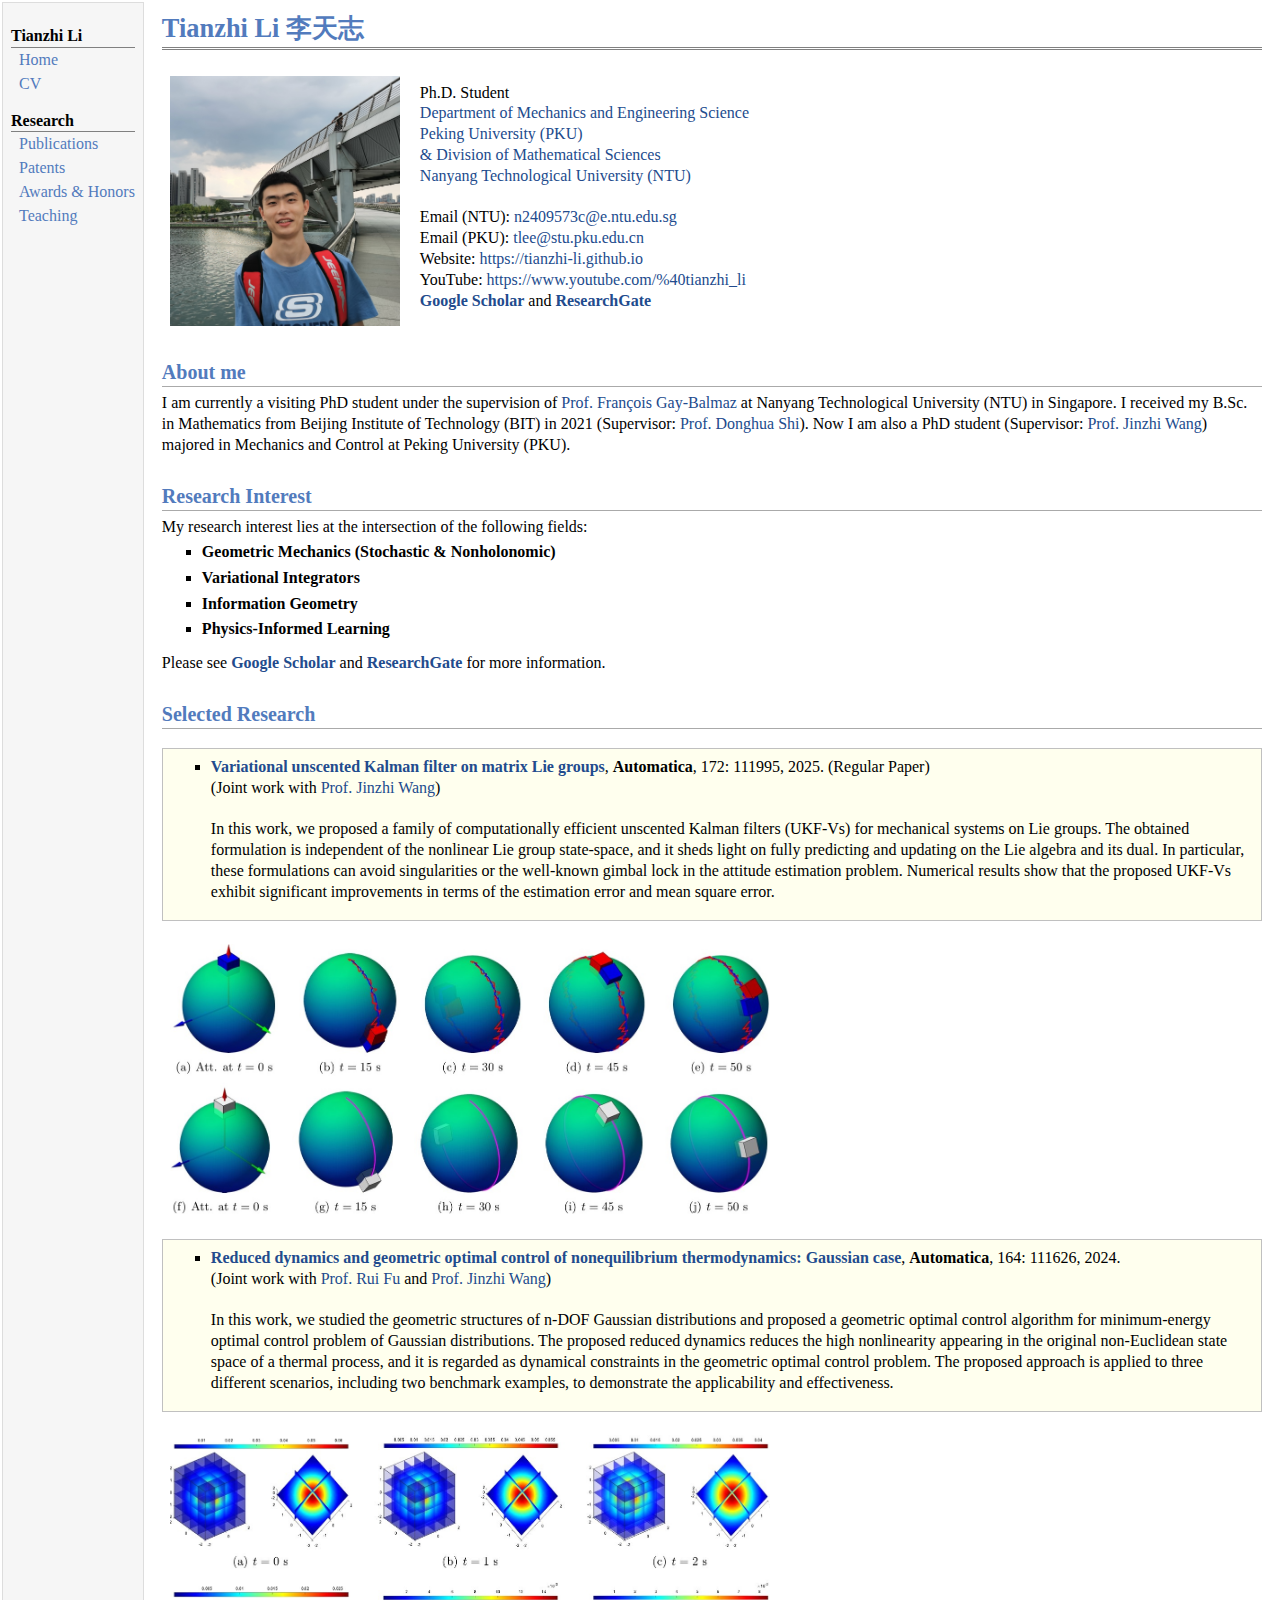
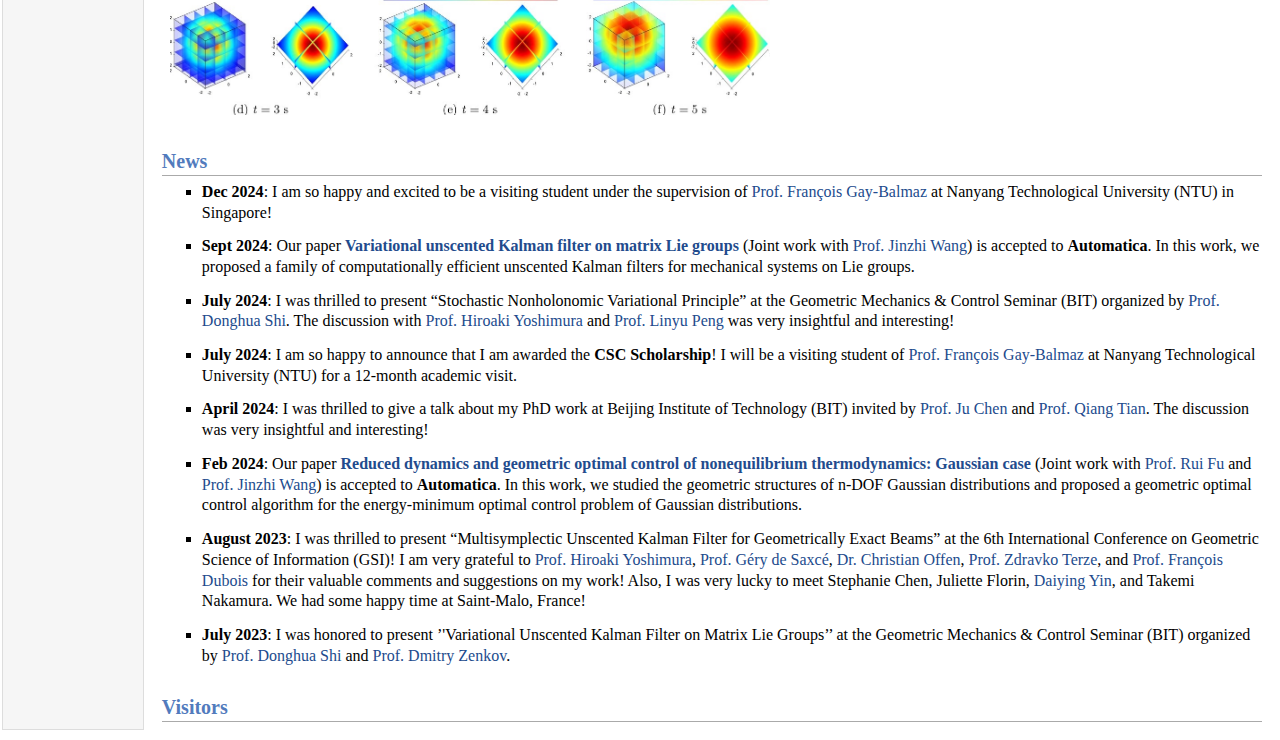
==== index.html @ e5b5c277 "20241221" ====
<!DOCTYPE html PUBLIC "-//W3C//DTD XHTML 1.1//EN"
  "http://www.w3.org/TR/xhtml11/DTD/xhtml11.dtd">
<html xmlns="http://www.w3.org/1999/xhtml" xml:lang="en">
<head>
<meta name="generator" content="jemdoc, see http://jemdoc.jaboc.net/" />
<meta http-equiv="Content-Type" content="text/html;charset=utf-8" />
<link rel="stylesheet" href="jemdoc.css" type="text/css" />
<title>Tianzhi Li  李天志</title>
</head>
<body>
<table summary="Table for page layout." id="tlayout">
<tr valign="top">
<td id="layout-menu">
<div class="menu-category">Tianzhi Li</div>
<div class="menu-item"><a href="index.html">Home</a></div>
<div class="menu-item"><a href="CV.pdf">CV</a></div>
<div class="menu-category">Research</div>
<div class="menu-item"><a href="publications.html">Publications</a></div>
<div class="menu-item"><a href="patents.html">Patents</a></div>
<div class="menu-item"><a href="awards.html">Awards&nbsp;&amp;&nbsp;Honors</a></div>
<div class="menu-item"><a href="teaching.html">Teaching</a></div>
</td>
<td id="layout-content">
<div id="toptitle">
<h1>Tianzhi Li  李天志</h1>
</div>
<table class="imgtable"><tr><td>
<img src="pictures/tlee10.jpg" alt="alt text" width="230px" height="250px" />&nbsp;</td>
<td align="left"><p>Ph.D. Student <br />
<a href="https://www.coe.pku.edu.cn/">Department of Mechanics and Engineering Science <br /> Peking University (PKU)</a> <br />
<a href="https://www.ntu.edu.sg/spms/about-us/mathematics/">&amp; Division of Mathematical Sciences <br /> Nanyang Technological University (NTU)</a> <br />
<br />
Email (NTU): <a href="mailto:n2409573c@e.ntu.edu.sg">n2409573c@e.ntu.edu.sg</a> <br />
Email (PKU): <a href="mailto:tlee@stu.pku.edu.cn">tlee@stu.pku.edu.cn</a> <br />
Website: <a href="https://tianzhi-li.github.io">https://tianzhi-li.github.io</a><br />
YouTube: <a href="https://www.youtube.com/%40tianzhi_li">https://www.youtube.com/%40tianzhi_li</a> <br />
<a href="https://scholar.google.com/citations?hl=zh-CN&amp;user=6d7QY0QAAAAJ"><b>Google Scholar</b></a> and  <a href="https://www.researchgate.net/profile/Tianzhi-Li-3"><b>ResearchGate</b></a> </p>
</td></tr></table>
<h2>About me</h2>
<p>I am currently a visiting PhD student under the supervision of <a href="https://dr.ntu.edu.sg/cris/rp/rp02301">Prof. François Gay-Balmaz</a> at Nanyang Technological University (NTU) in Singapore.  I received my B.Sc. in Mathematics from Beijing Institute of Technology (BIT) in 2021 (Supervisor: <a href="https://math.bit.edu.cn/szdw/jgml/jsyxtkxx/sdh/index.htm">Prof. Donghua Shi</a>). Now I am also a PhD student (Supervisor: <a href="https://www.coe.pku.edu.cn/teaching/mechanics/10519.html">Prof. Jinzhi Wang</a>) majored in Mechanics and Control at Peking University (PKU). </p>
<h2>Research Interest</h2>
<p>My research interest lies at the intersection of the following fields:<br /></p>
<ul>
<li><p><b>Geometric Mechanics (Stochastic &amp; Nonholonomic)</b><br /></p>
</li>
<li><p><b>Variational Integrators</b><br /></p>
</li>
<li><p><b>Information Geometry</b><br /></p>
</li>
<li><p><b>Physics-Informed Learning</b><br /></p>
</li>
</ul>
<p>Please see <a href="https://scholar.google.com/citations?hl=zh-CN&amp;user=6d7QY0QAAAAJ"><b>Google Scholar</b></a> and <a href="https://www.researchgate.net/profile/Tianzhi-Li-3"><b>ResearchGate</b></a> for more information.</p>
<h2>Selected Research</h2>
<div class="infoblock">
<div class="blockcontent">
<ul>
<li><p><a href="https://doi.org/10.1016/j.automatica.2024.111995"><b>Variational unscented Kalman filter on matrix Lie groups</b></a>, <b>Automatica</b>, 172: 111995, 2025. (Regular Paper) <br />
(Joint work with <a href="https://www.coe.pku.edu.cn/teaching/mechanics/10519.html">Prof. Jinzhi Wang</a>) <br /><br />
In this work, we proposed a family of computationally efficient unscented Kalman filters (UKF-Vs) for mechanical systems on Lie groups.  The obtained formulation is independent of the nonlinear Lie group state-space, and it sheds light on fully predicting and updating on the Lie algebra and its dual. In particular, these formulations can avoid singularities or the well-known gimbal lock in the attitude estimation problem. Numerical results show that the proposed UKF-Vs exhibit significant improvements in terms of the estimation error and mean square error.</p>
</li>
</ul>
</div></div>
<table class="imgtable"><tr><td>
<img src="pictures/UKFV.jpg" alt="alt text" width="600px" height="270px" />&nbsp;</td>
<td align="left"><p><br /><br /><br /></p>
</td></tr></table>
<div class="infoblock">
<div class="blockcontent">
<ul>
<li><p><a href="https://doi.org/10.1016/j.automatica.2024.111626"><b>Reduced dynamics and geometric optimal control of nonequilibrium thermodynamics: Gaussian case</b></a>, <b>Automatica</b>, 164: 111626, 2024.<br />
(Joint work with <a href="https://cacso.nju.edu.cn/8b/85/c55864a691077/page.htm">Prof. Rui Fu</a> and <a href="https://www.coe.pku.edu.cn/teaching/mechanics/10519.html">Prof. Jinzhi Wang</a>) <br /><br />
In this work, we studied the geometric structures of n-DOF Gaussian distributions and proposed a geometric optimal control algorithm for minimum-energy optimal control problem of Gaussian distributions.  The proposed reduced dynamics reduces the high nonlinearity appearing in the original non-Euclidean state space of a thermal process, and it is regarded as dynamical constraints in the geometric optimal control problem. The proposed approach is applied to three different scenarios, including two benchmark examples, to demonstrate the applicability and effectiveness.</p>
</li>
</ul>
</div></div>
<table class="imgtable"><tr><td>
<img src="pictures/thermo.jpg" alt="alt text" width="600px" height="280px" />&nbsp;</td>
<td align="left"></td></tr></table>
<h2>News</h2>
<ul>
<li><p><b>Dec 2024</b>: I am so happy and excited to be a visiting student under the supervision of <a href="https://dr.ntu.edu.sg/cris/rp/rp02301">Prof. François Gay-Balmaz</a> at Nanyang Technological University (NTU) in Singapore!</p>
</li>
</ul>
<ul>
<li><p><b>Sept 2024</b>: Our paper <a href="https://doi.org/10.1016/j.automatica.2024.111995"><b>Variational unscented Kalman filter on matrix Lie groups</b></a> (Joint work with <a href="https://www.coe.pku.edu.cn/teaching/mechanics/10519.html">Prof. Jinzhi Wang</a>) is accepted to <b>Automatica</b>. In this work, we proposed a family of computationally efficient unscented Kalman filters for mechanical systems on Lie groups. </p>
</li>
</ul>
<ul>
<li><p><b>July 2024</b>: I was thrilled to present &ldquo;Stochastic Nonholonomic Variational Principle&rdquo; at the Geometric Mechanics &amp; Control Seminar (BIT) organized by <a href="https://math.bit.edu.cn/szdw/jgml/jsyxtkxx/sdh/index.htm">Prof. Donghua Shi</a>. The discussion with <a href="http://www.yoshimura.mech.waseda.ac.jp/Professor.html">Prof. Hiroaki Yoshimura</a> and <a href="http://www.peng.mech.keio.ac.jp/faculty/index.html">Prof. Linyu Peng</a> was very insightful and interesting!</p>
</li>
</ul>
<ul>
<li><p><b>July 2024</b>: I am so happy to announce that I am awarded the <b>CSC Scholarship</b>! I will be a visiting student of <a href="https://dr.ntu.edu.sg/cris/rp/rp02301">Prof. François Gay-Balmaz</a> at Nanyang Technological University (NTU) for a 12-month academic visit.</p>
</li>
</ul>
<ul>
<li><p><b>April 2024</b>: I was thrilled to give a talk about my PhD work at Beijing Institute of Technology (BIT) invited by <a href="https://hhy.nuaa.edu.cn/2024/0529/c12018a341286/page.htm">Prof. Ju Chen</a> and <a href="https://sae.bit.edu.cn/szdw20/szml/lxcx20/zgjzcapypx_3/b187454.htm">Prof. Qiang Tian</a>. The discussion was very insightful and interesting!</p>
</li>
</ul>
<ul>
<li><p><b>Feb 2024</b>: Our paper <a href="https://doi.org/10.1016/j.automatica.2024.111626"><b>Reduced dynamics and geometric optimal control of nonequilibrium thermodynamics: Gaussian case</b></a> (Joint work with <a href="https://cacso.nju.edu.cn/8b/85/c55864a691077/page.htm">Prof. Rui Fu</a> and <a href="https://www.coe.pku.edu.cn/teaching/mechanics/10519.html">Prof. Jinzhi Wang</a>) is accepted to <b>Automatica</b>. In this work, we studied the geometric structures of n-DOF Gaussian distributions and proposed a geometric optimal control algorithm for the energy-minimum optimal control problem of Gaussian distributions. </p>
</li>
</ul>
<ul>
<li><p><b>August 2023</b>: I was thrilled to present &ldquo;Multisymplectic Unscented Kalman Filter for Geometrically Exact Beams&rdquo; at the 6th International Conference on Geometric Science of Information (GSI)! I am very grateful to <a href="http://www.yoshimura.mech.waseda.ac.jp/Professor.html">Prof. Hiroaki Yoshimura</a>, <a href="https://pro.univ-lille.fr/gery-de-saxce">Prof. Géry de Saxcé</a>, <a href="https://www.uni-paderborn.de/en/person/85279">Dr. Christian Offen</a>, <a href="https://aero.fsb.hr/zterze_en.htm">Prof. Zdravko Terze</a>, and <a href="https://www.imo.universite-paris-saclay.fr/~francois.dubois/">Prof. François Dubois</a> for their valuable comments and suggestions on my work! Also, I was very lucky to meet Stephanie Chen, Juliette Florin, <a href="https://scholar.google.com/citations?user=2d1u24UAAAAJ">Daiying Yin</a>, and Takemi Nakamura. We had some happy time at Saint-Malo, France!</p>
</li>
</ul>
<ul>
<li><p><b>July 2023</b>: I was honored to present &rsquo;'Variational Unscented Kalman Filter on Matrix Lie Groups&rsquo;&rsquo; at the Geometric Mechanics &amp; Control Seminar (BIT) organized by <a href="https://math.bit.edu.cn/szdw/jgml/jsyxtkxx/sdh/index.htm">Prof. Donghua Shi</a> and <a href="https://dvzenkov.math.ncsu.edu/">Prof. Dmitry Zenkov</a>.</p>
</li>
</ul>
<h2>Visitors</h2>
<script type="text/javascript" id="clstr_globe" src="//clustrmaps.com/globe.js?d=xhVZNesALNCVh_XEzDWwkI3vUBxDVkZLSLpACTYGZ7A"></script>
</td>
</tr>
</table>
</body>
</html>
---- jemdoc.css ----
/* Default css file for jemdoc. */

table#tlayout {
    border: none;
    border-collapse: separate;
    background: white;
}

body {
	background: white;
	font-family: Georgia, serif;
	padding-bottom: 8px;
	margin: 0;
}

#layout-menu {
	background: #f6f6f6;
	border: 1px solid #dddddd;
	padding-top: 0.5em;
	padding-left: 8px;
	padding-right: 8px;
	font-size: 1.0em;
	width: auto;
	white-space: nowrap;
    text-align: left;
    vertical-align: top;
}

#layout-menu td {
	background: #f4f4f4;
    vertical-align: top;
}

#layout-content {
	padding-top: 0.0em;
	padding-left: 1.0em;
	padding-right: 1.0em;
    border: none;
    background: white;
    text-align: left;
    vertical-align: top;
}

#layout-menu a {
	line-height: 1.5em;
	margin-left: 0.5em;
}

tt {
    background: #ffffdd;
}

pre, tt {
	font-size: 90%;
	font-family: monaco, monospace;
}

a, a > tt {
	color: #224b8d;
	text-decoration: none;
}

a:hover {
	border-bottom: 1px gray dotted;
}

#layout-menu a.current:link, #layout-menu a.current:visited {
	color: #022b6d;
	border-bottom: 1px gray solid;
}
#layout-menu a:link, #layout-menu a:visited, #layout-menu a:hover {
	color: #527bbd;
	text-decoration: none;
}
#layout-menu a:hover {
	text-decoration: none;
}

div.menu-category {
	border-bottom: 1px solid gray;
	margin-top: 0.8em;
	padding-top: 0.2em;
	padding-bottom: 0.1em;
	font-weight: bold;
}

div.menu-item {
	padding-left: 16px;
	text-indent: -16px;
}

div#toptitle {
	padding-bottom: 0.2em;
	margin-bottom: 1.5em;
	border-bottom: 3px double gray;
}

/* Reduce space if we begin the page with a title. */
div#toptitle + h2, div#toptitle + h3 {
	margin-top: -0.7em;
}

div#subtitle {
	margin-top: 0.0em;
	margin-bottom: 0.0em;
	padding-top: 0em;
	padding-bottom: 0.1em;
}

em {
	font-style: italic;
}

strong {
	font-weight: bold;
}


h1, h2, h3 {
	color: #527bbd;
	margin-top: 0.7em;
	margin-bottom: 0.3em;
	padding-bottom: 0.2em;
	line-height: 1.0;
	padding-top: 0.5em;
	border-bottom: 1px solid #aaaaaa;
}

h1 {
	font-size: 165%;
}

h2 {
	padding-top: 0.8em;
	font-size: 125%;
}

h2 + h3 {
    padding-top: 0.2em;
}

h3 {
	font-size: 110%;
	border-bottom: none;
}

p {
	margin-top: 0.0em;
	margin-bottom: 0.8em;
	padding: 0;
	line-height: 1.3;
}

pre {
	padding: 0;
	margin: 0;
}

div#footer {
	font-size: small;
	border-top: 1px solid #c0c0c0;
	padding-top: 0.1em;
	margin-top: 4.0em;
	color: #c0c0c0;
}

div#footer a {
	color: #80a0b0;
}

div#footer-text {
	float: left;
	padding-bottom: 8px;
}

ul, ol, dl {
	margin-top: 0.2em;
	padding-top: 0;
	margin-bottom: 0.8em;
}

dt {
	margin-top: 0.5em;
	margin-bottom: 0;
}

dl {
	margin-left: 20px;
}

dd {
	color: #222222;
}

dd > *:first-child {
	margin-top: 0;
}

ul {
	list-style-position: outside;
	list-style-type: square;
}

p + ul, p + ol {
	margin-top: -0.5em;
}

li ul, li ol {
	margin-top: -0.3em;
}

ol {
	list-style-position: outside;
	list-style-type: decimal;
}

li p, dd p {
	margin-bottom: 0.3em;
}


ol ol {
	list-style-type: lower-alpha;
}

ol ol ol {
	list-style-type: lower-roman;
}

p + div.codeblock {
	margin-top: -0.6em;
}

div.codeblock, div.infoblock {
	margin-right: 0%;
	margin-top: 1.2em;
	margin-bottom: 1.3em;
}

div.blocktitle {
	font-weight: bold;
	color: #cd7b62;
	margin-top: 1.2em;
	margin-bottom: 0.1em;
}

div.blockcontent {
	border: 1px solid silver;
	padding: 0.3em 0.5em;
}

div.infoblock > div.blockcontent {
	background: #ffffee;
}

div.blockcontent p + ul, div.blockcontent p + ol {
	margin-top: 0.4em;
}

div.infoblock p {
	margin-bottom: 0em;
}

div.infoblock li p, div.infoblock dd p {
	margin-bottom: 0.5em;
}

div.infoblock p + p {
	margin-top: 0.8em;
}

div.codeblock > div.blockcontent {
	background: #f6f6f6;
}

span.pycommand {
	color: #000070;
}

span.statement {
	color: #008800;
}
span.builtin {
	color: #000088;
}
span.special {
	color: #990000;
}
span.operator {
	color: #880000;
}
span.error {
	color: #aa0000;
}
span.comment, span.comment > *, span.string, span.string > * {
	color: #606060;
}

@media print {
	#layout-menu { display: none; }
}

#fwtitle {
	margin: 2px;
}

#fwtitle #toptitle {
	padding-left: 0.5em;
	margin-bottom: 0.5em;
}

#layout-content h1:first-child, #layout-content h2:first-child, #layout-content h3:first-child {
	margin-top: -0.7em;
}

div#toptitle h1, #layout-content div#toptitle h1 {
	margin-bottom: 0.0em;
	padding-bottom: 0.1em;
	padding-top: 0;
	margin-top: 0.5em;
	border-bottom: none;
}

img.eq {
	padding: 0;
	padding-left: 0.1em;
	padding-right: 0.1em;
	margin: 0;
}

img.eqwl {
	padding-left: 2em;
	padding-top: 0.6em;
	padding-bottom: 0.2em;
	margin: 0;
}

table {
    border: 2px solid black;
    border-collapse: collapse;
}

td {
    padding: 2px;
    padding-left: 0.5em;
    padding-right: 0.5em;
    text-align: center;
    border: 1px solid gray;
}

table + table {
    margin-top: 1em;
}

tr.heading {
    font-weight: bold;
    border-bottom: 2px solid black;
}

img {
    border: none;
}

table.imgtable, table.imgtable td {
    border: none;
    text-align: left;
}
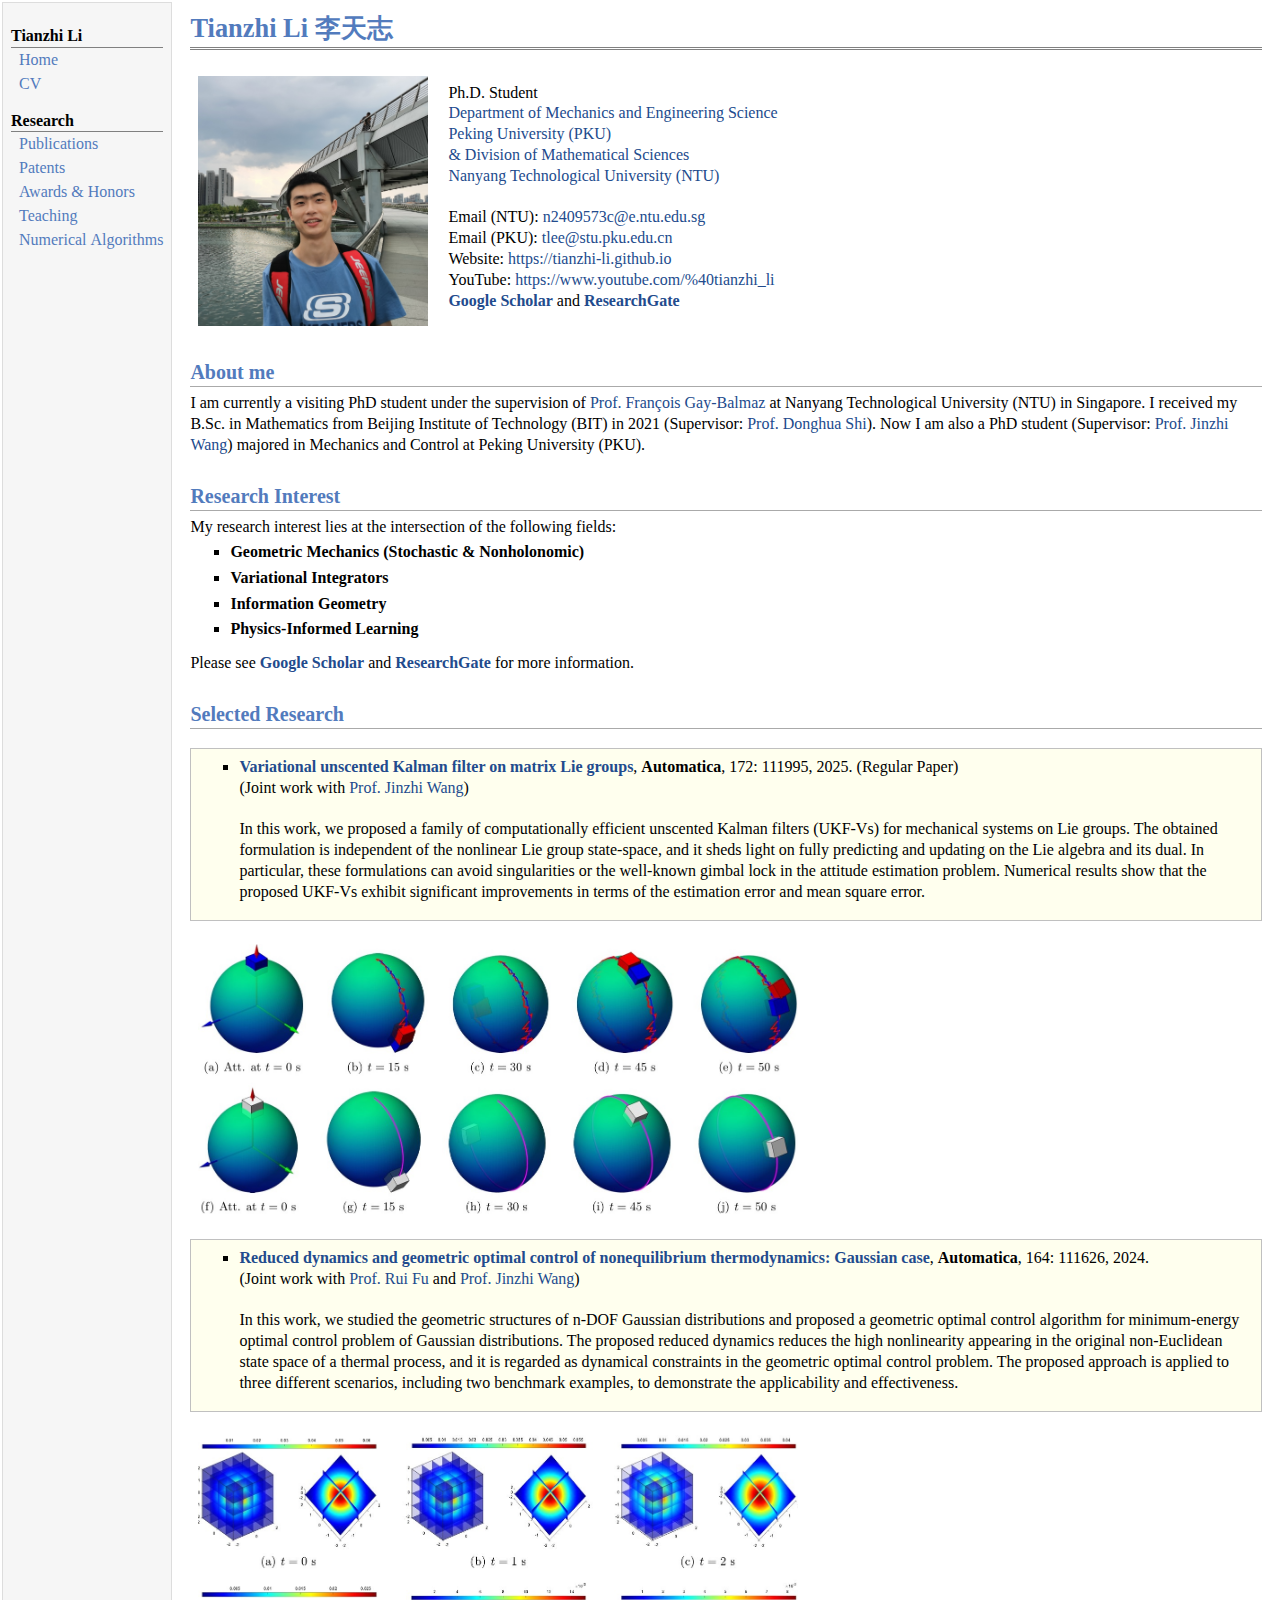
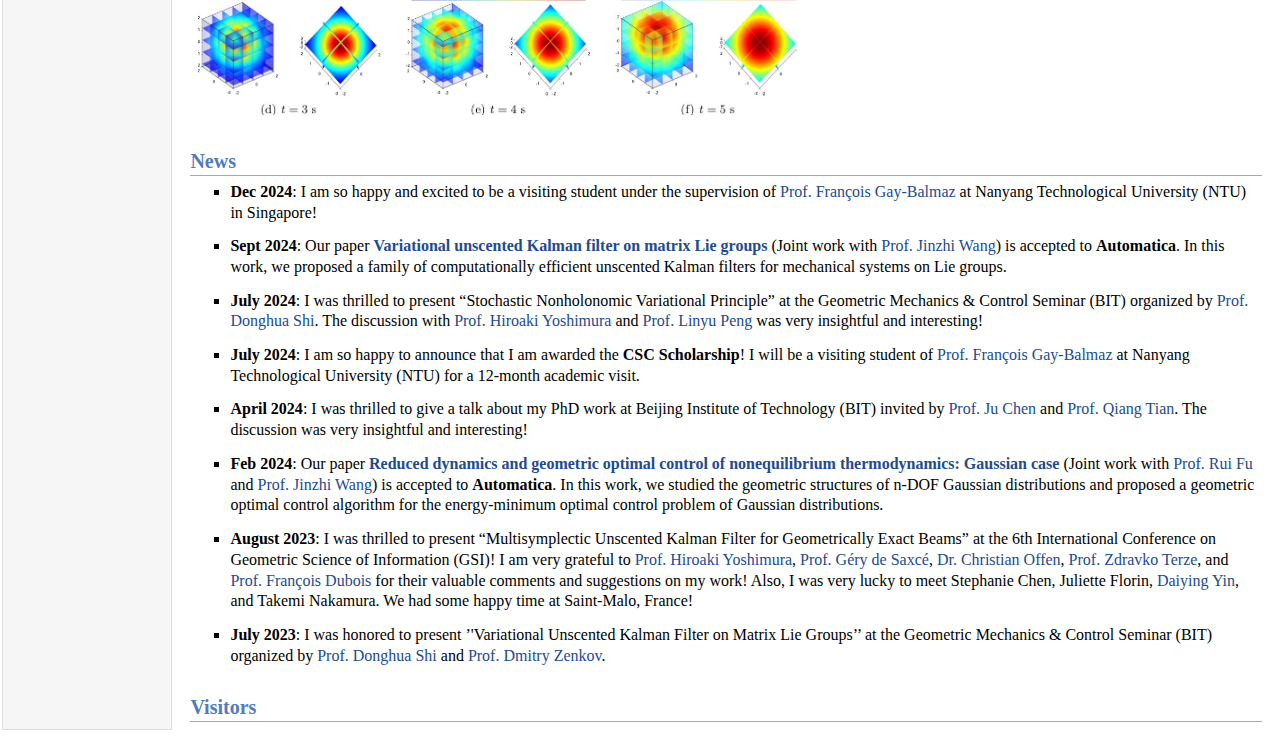
==== commit 89424bd5: "20241224" ====
--- a/index.html
+++ b/index.html
@@ -19,6 +19,7 @@
 <div class="menu-item"><a href="patents.html">Patents</a></div>
 <div class="menu-item"><a href="awards.html">Awards&nbsp;&amp;&nbsp;Honors</a></div>
 <div class="menu-item"><a href="teaching.html">Teaching</a></div>
+<div class="menu-item"><a href="numerical_algorithms.html">Numerical&nbsp;Algorithms</a></div>
 </td>
 <td id="layout-content">
 <div id="toptitle">
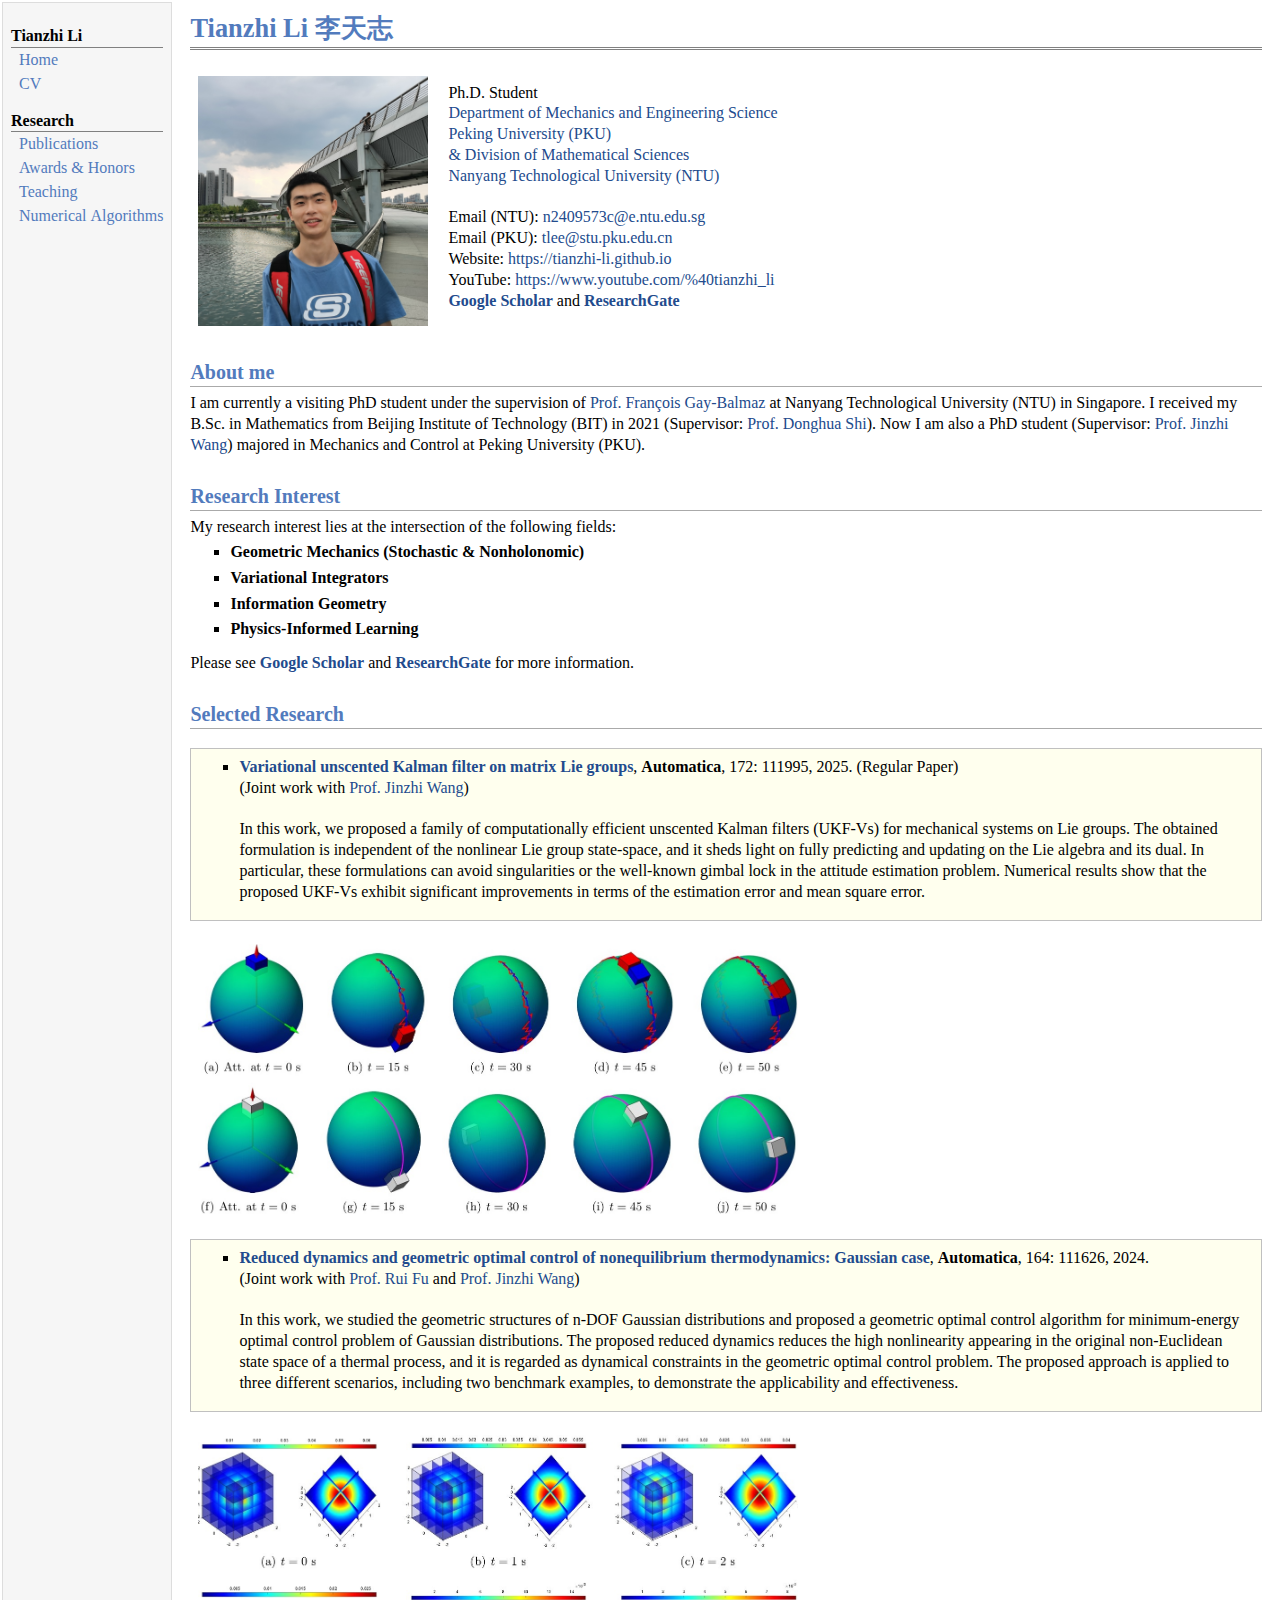
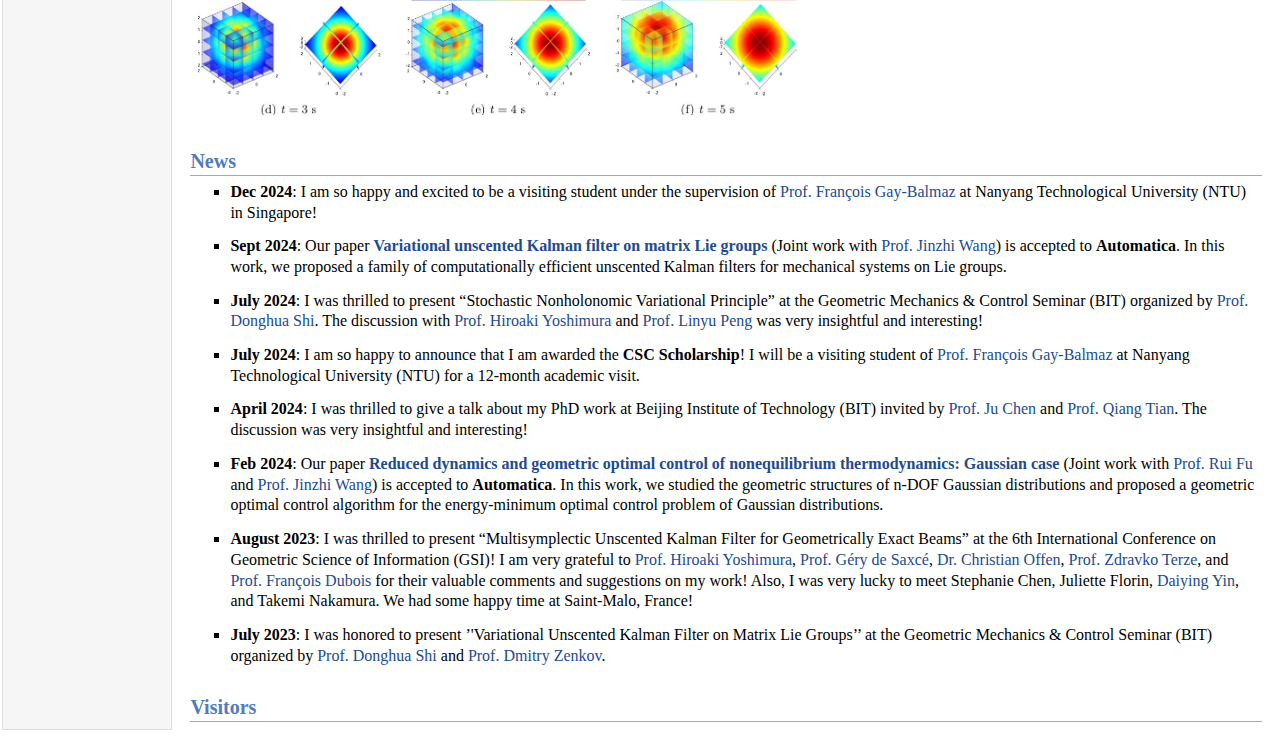
==== commit ffb24feb: "20250102" ====
--- a/index.html
+++ b/index.html
@@ -16,7 +16,6 @@
 <div class="menu-item"><a href="CV.pdf">CV</a></div>
 <div class="menu-category">Research</div>
 <div class="menu-item"><a href="publications.html">Publications</a></div>
-<div class="menu-item"><a href="patents.html">Patents</a></div>
 <div class="menu-item"><a href="awards.html">Awards&nbsp;&amp;&nbsp;Honors</a></div>
 <div class="menu-item"><a href="teaching.html">Teaching</a></div>
 <div class="menu-item"><a href="numerical_algorithms.html">Numerical&nbsp;Algorithms</a></div>
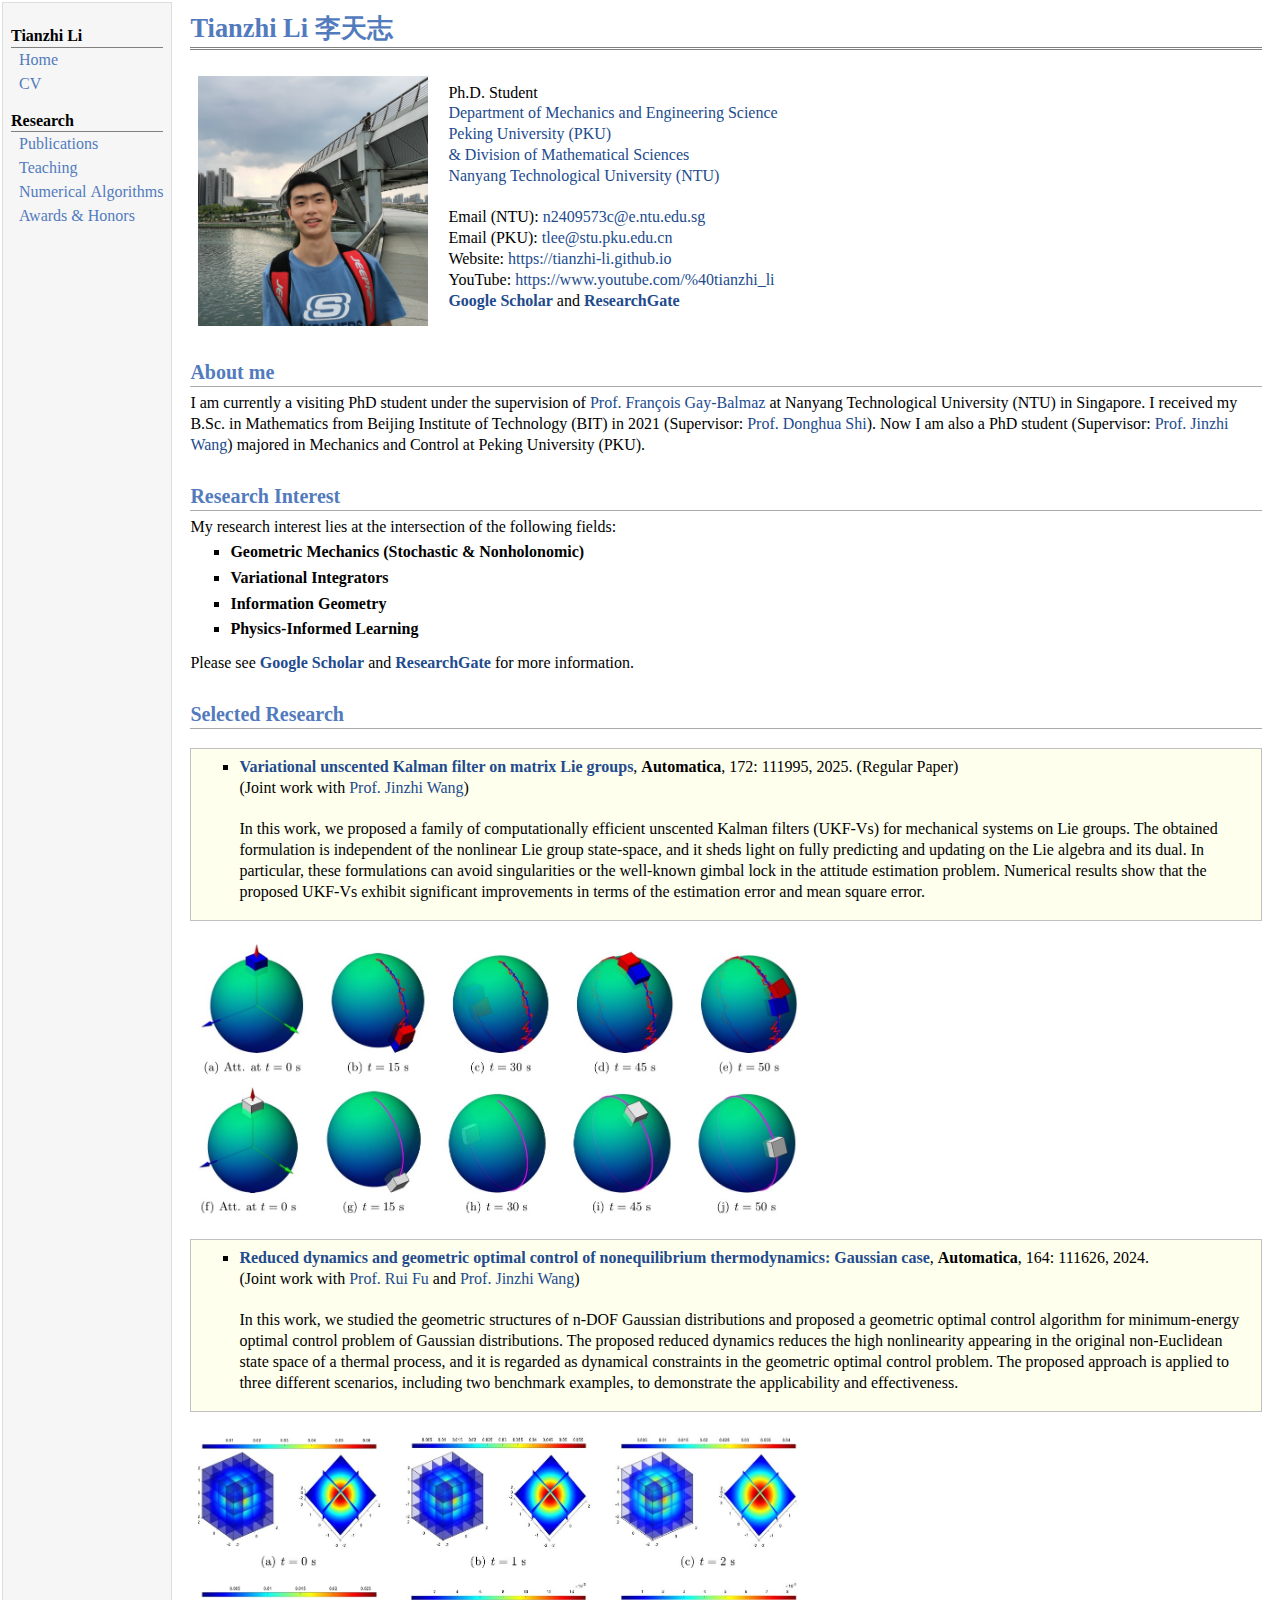
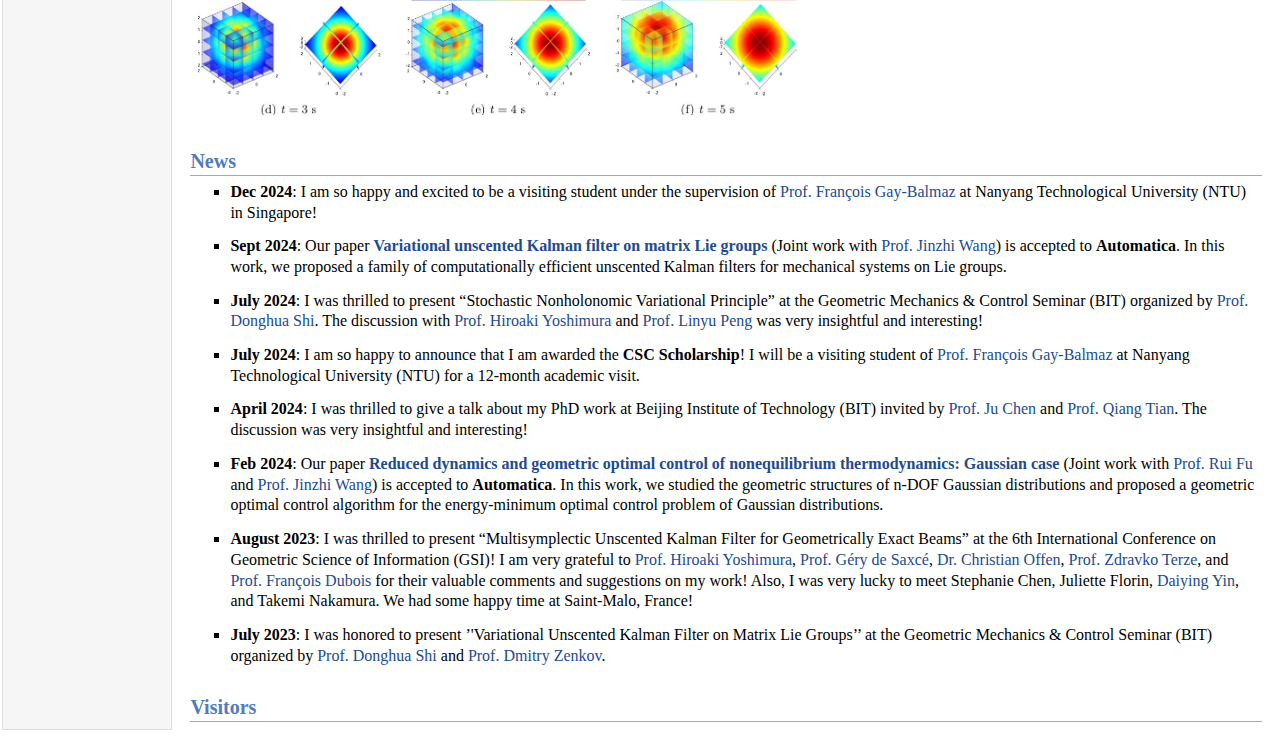
==== commit ad3013e1: "20250103" ====
--- a/index.html
+++ b/index.html
@@ -16,9 +16,9 @@
 <div class="menu-item"><a href="CV.pdf">CV</a></div>
 <div class="menu-category">Research</div>
 <div class="menu-item"><a href="publications.html">Publications</a></div>
-<div class="menu-item"><a href="awards.html">Awards&nbsp;&amp;&nbsp;Honors</a></div>
 <div class="menu-item"><a href="teaching.html">Teaching</a></div>
 <div class="menu-item"><a href="numerical_algorithms.html">Numerical&nbsp;Algorithms</a></div>
+<div class="menu-item"><a href="awards.html">Awards&nbsp;&amp;&nbsp;Honors</a></div>
 </td>
 <td id="layout-content">
 <div id="toptitle">
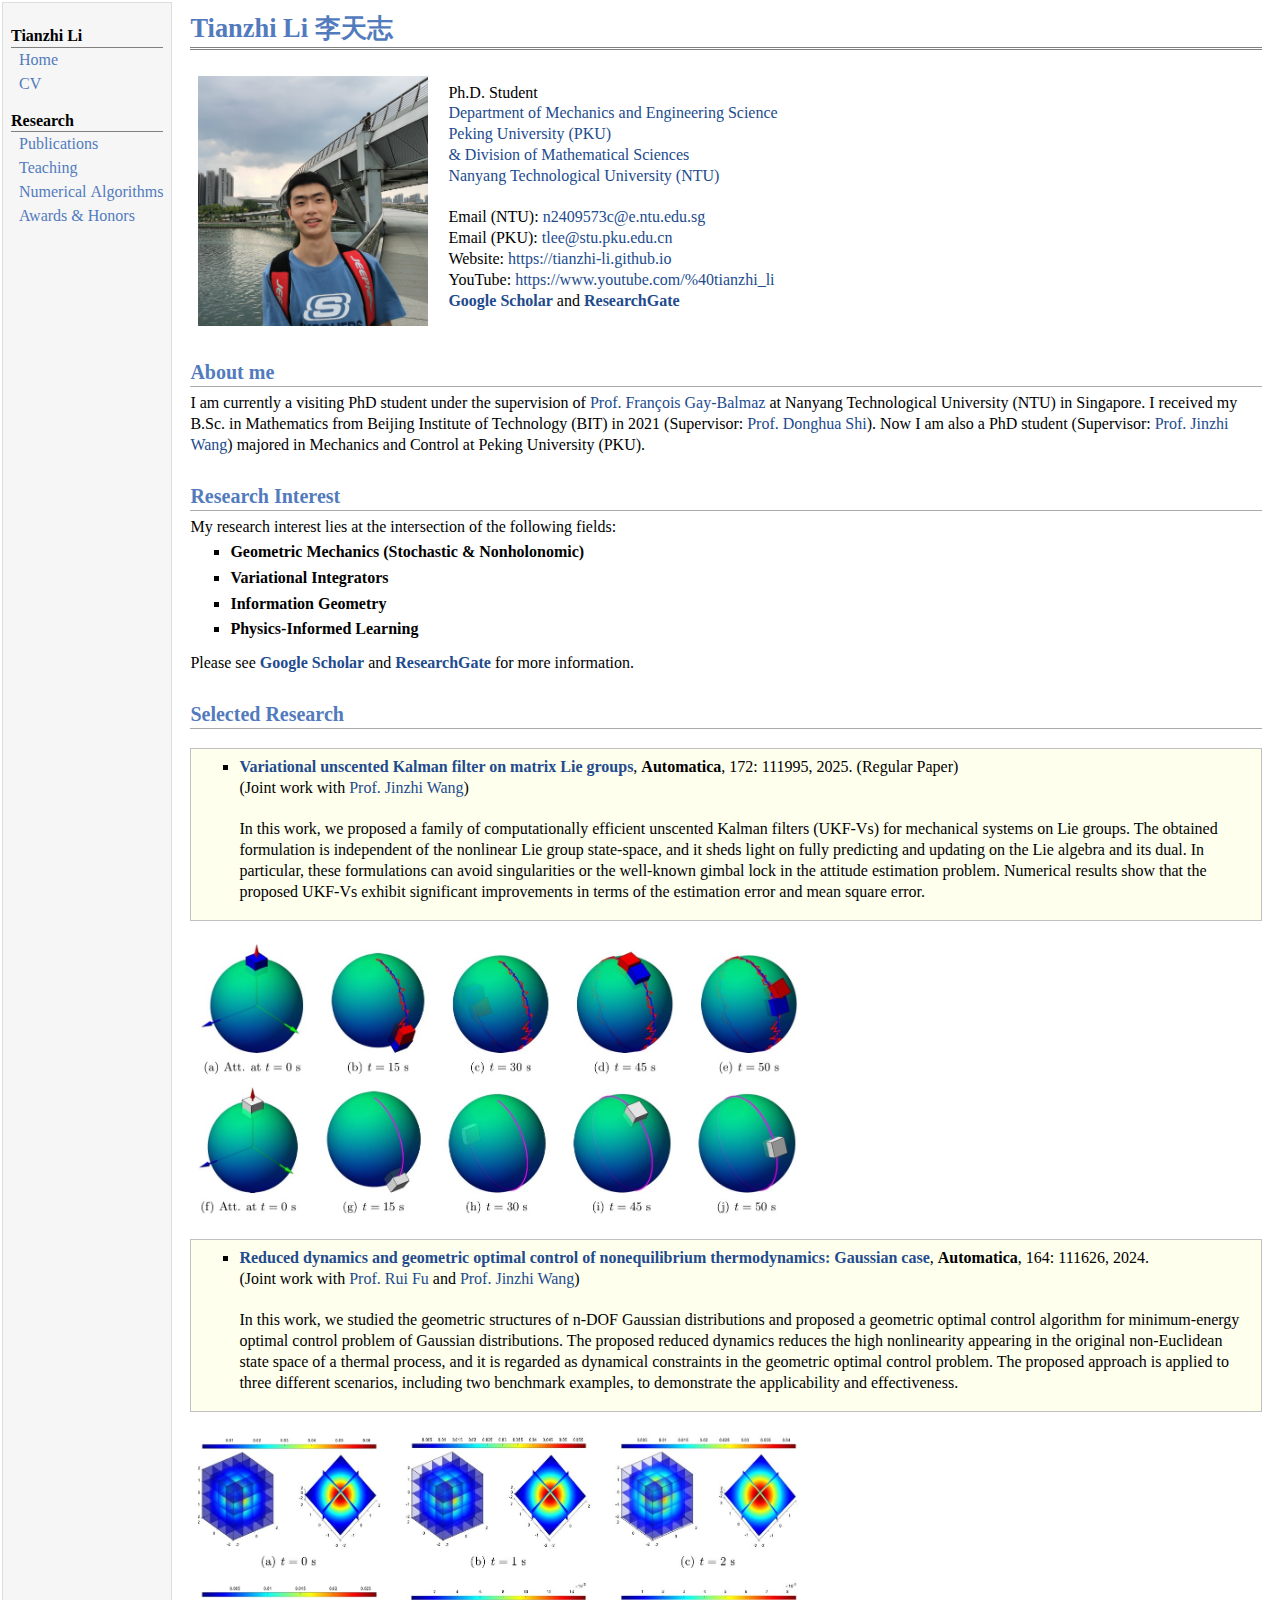
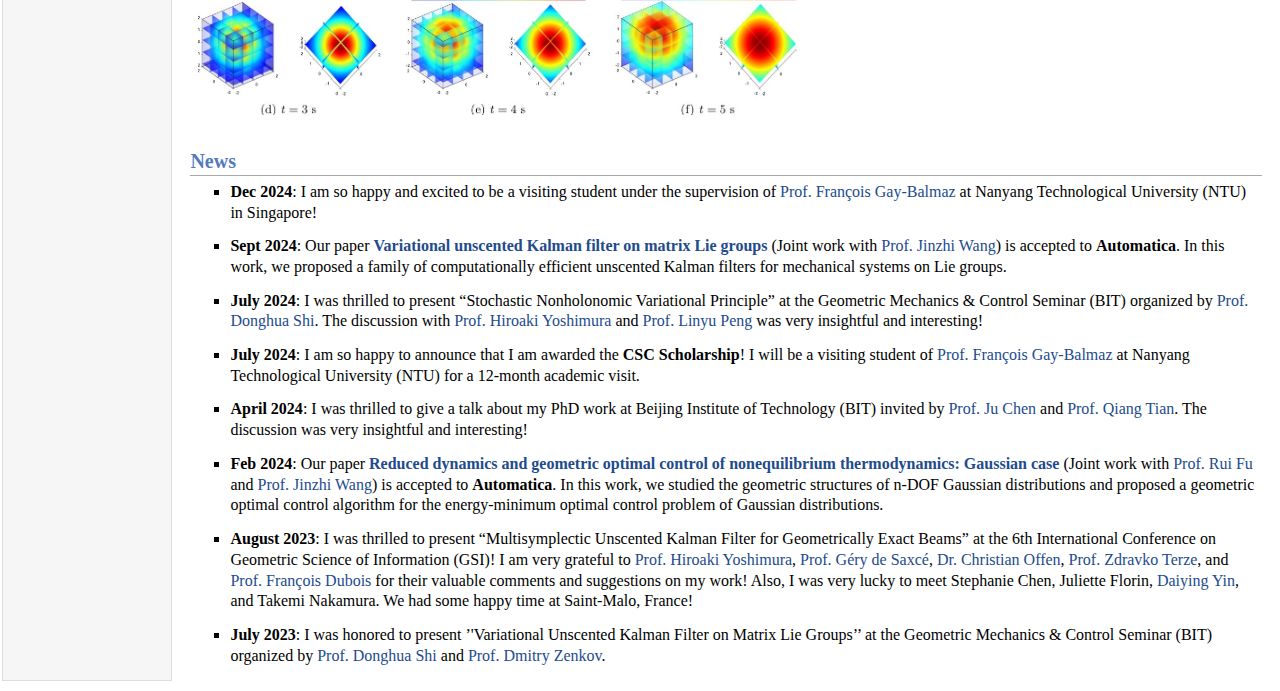
==== commit df6e5e38: "20250124" ====
--- a/index.html
+++ b/index.html
@@ -110,8 +110,6 @@
 <li><p><b>July 2023</b>: I was honored to present &rsquo;'Variational Unscented Kalman Filter on Matrix Lie Groups&rsquo;&rsquo; at the Geometric Mechanics &amp; Control Seminar (BIT) organized by <a href="https://math.bit.edu.cn/szdw/jgml/jsyxtkxx/sdh/index.htm">Prof. Donghua Shi</a> and <a href="https://dvzenkov.math.ncsu.edu/">Prof. Dmitry Zenkov</a>.</p>
 </li>
 </ul>
-<h2>Visitors</h2>
-<script type="text/javascript" id="clstr_globe" src="//clustrmaps.com/globe.js?d=xhVZNesALNCVh_XEzDWwkI3vUBxDVkZLSLpACTYGZ7A"></script>
 </td>
 </tr>
 </table>
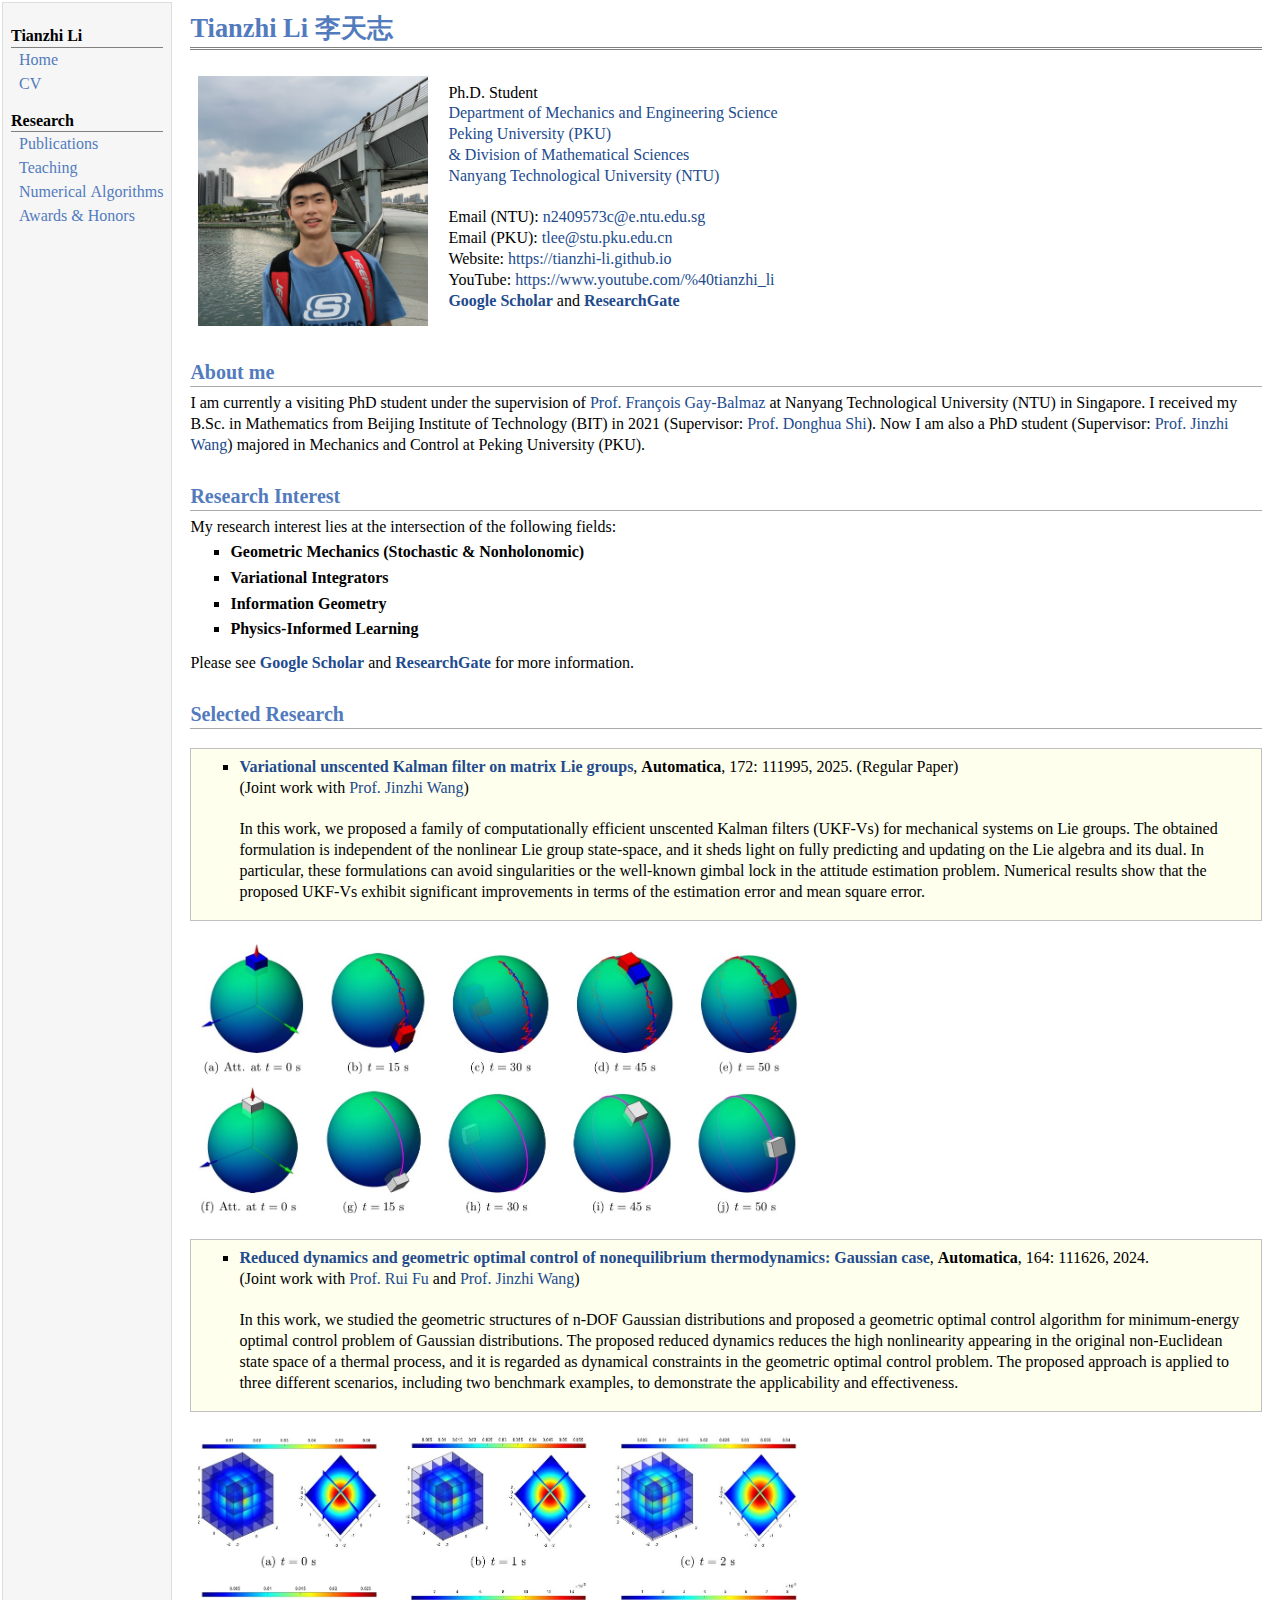
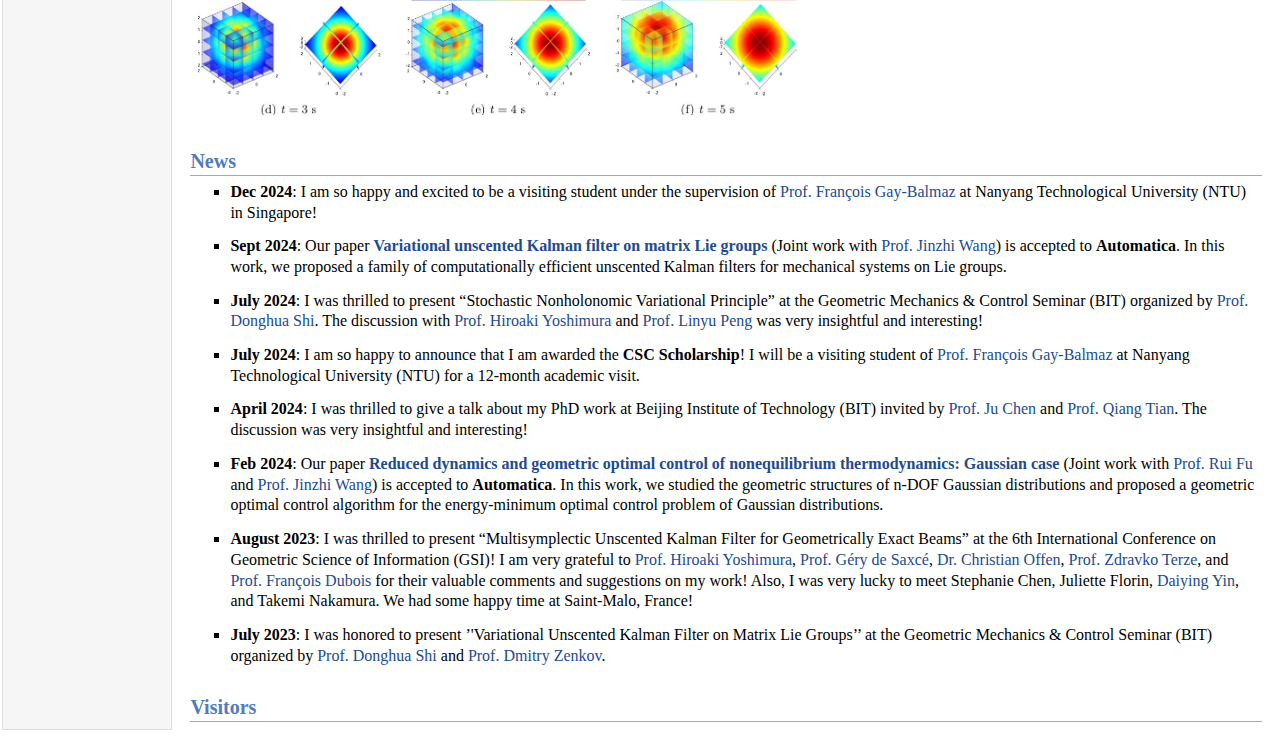
==== commit e59e572b: "20250124" ====
--- a/index.html
+++ b/index.html
@@ -110,6 +110,8 @@
 <li><p><b>July 2023</b>: I was honored to present &rsquo;'Variational Unscented Kalman Filter on Matrix Lie Groups&rsquo;&rsquo; at the Geometric Mechanics &amp; Control Seminar (BIT) organized by <a href="https://math.bit.edu.cn/szdw/jgml/jsyxtkxx/sdh/index.htm">Prof. Donghua Shi</a> and <a href="https://dvzenkov.math.ncsu.edu/">Prof. Dmitry Zenkov</a>.</p>
 </li>
 </ul>
+<h2>Visitors</h2>
+<script type='text/javascript' id='clustrmaps' src='//cdn.clustrmaps.com/map_v2.js?cl=ffffff&w=500&t=tt&d=xhVZNesALNCVh_XEzDWwkI3vUBxDVkZLSLpACTYGZ7A'></script>
 </td>
 </tr>
 </table>
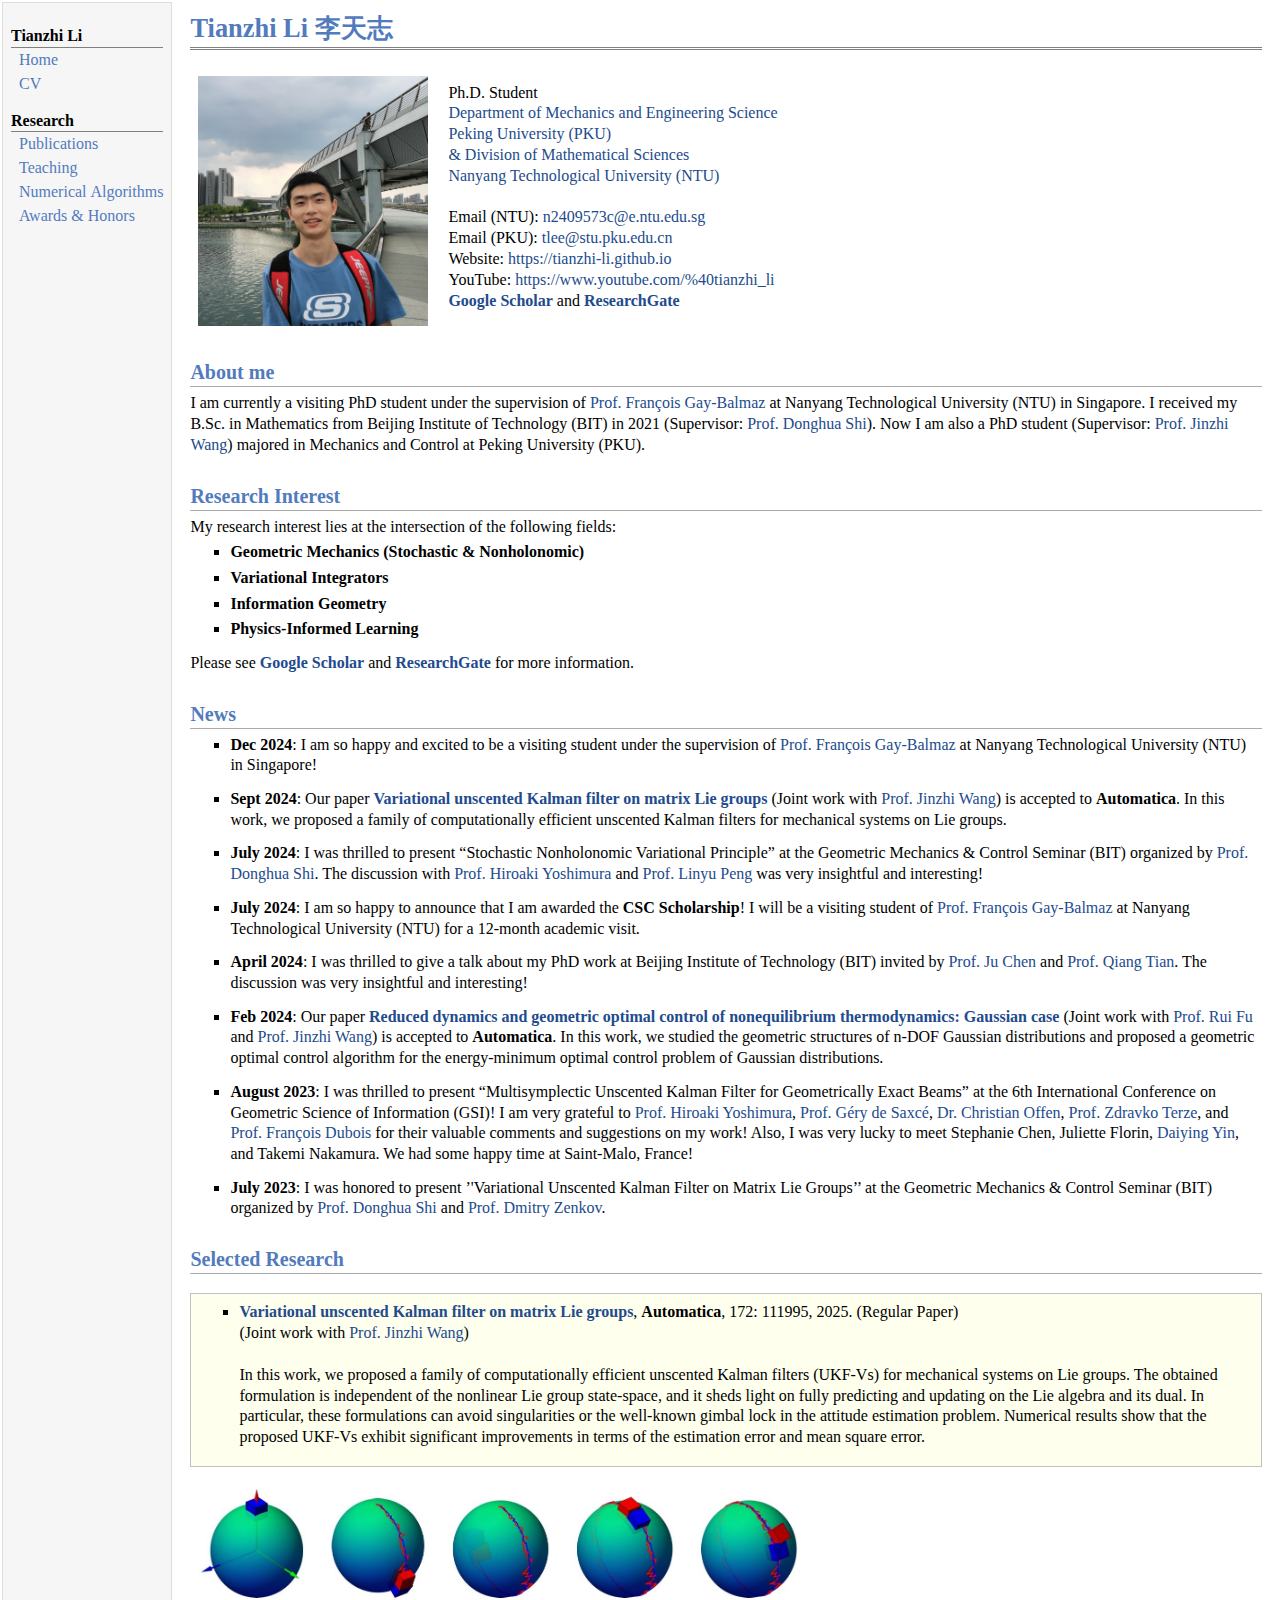
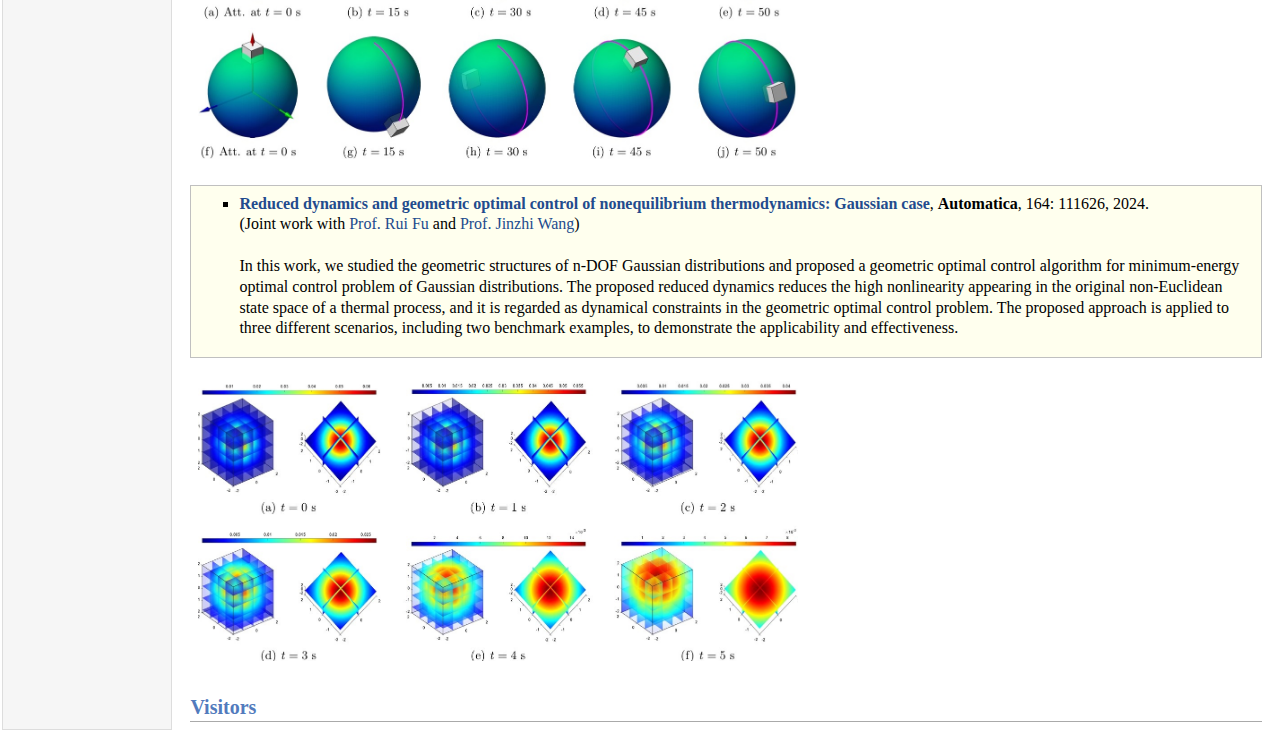
==== commit 86b0f993: "20250214" ====
--- a/index.html
+++ b/index.html
@@ -51,32 +51,6 @@
 </li>
 </ul>
 <p>Please see <a href="https://scholar.google.com/citations?hl=zh-CN&amp;user=6d7QY0QAAAAJ"><b>Google Scholar</b></a> and <a href="https://www.researchgate.net/profile/Tianzhi-Li-3"><b>ResearchGate</b></a> for more information.</p>
-<h2>Selected Research</h2>
-<div class="infoblock">
-<div class="blockcontent">
-<ul>
-<li><p><a href="https://doi.org/10.1016/j.automatica.2024.111995"><b>Variational unscented Kalman filter on matrix Lie groups</b></a>, <b>Automatica</b>, 172: 111995, 2025. (Regular Paper) <br />
-(Joint work with <a href="https://www.coe.pku.edu.cn/teaching/mechanics/10519.html">Prof. Jinzhi Wang</a>) <br /><br />
-In this work, we proposed a family of computationally efficient unscented Kalman filters (UKF-Vs) for mechanical systems on Lie groups.  The obtained formulation is independent of the nonlinear Lie group state-space, and it sheds light on fully predicting and updating on the Lie algebra and its dual. In particular, these formulations can avoid singularities or the well-known gimbal lock in the attitude estimation problem. Numerical results show that the proposed UKF-Vs exhibit significant improvements in terms of the estimation error and mean square error.</p>
-</li>
-</ul>
-</div></div>
-<table class="imgtable"><tr><td>
-<img src="pictures/UKFV.jpg" alt="alt text" width="600px" height="270px" />&nbsp;</td>
-<td align="left"><p><br /><br /><br /></p>
-</td></tr></table>
-<div class="infoblock">
-<div class="blockcontent">
-<ul>
-<li><p><a href="https://doi.org/10.1016/j.automatica.2024.111626"><b>Reduced dynamics and geometric optimal control of nonequilibrium thermodynamics: Gaussian case</b></a>, <b>Automatica</b>, 164: 111626, 2024.<br />
-(Joint work with <a href="https://cacso.nju.edu.cn/8b/85/c55864a691077/page.htm">Prof. Rui Fu</a> and <a href="https://www.coe.pku.edu.cn/teaching/mechanics/10519.html">Prof. Jinzhi Wang</a>) <br /><br />
-In this work, we studied the geometric structures of n-DOF Gaussian distributions and proposed a geometric optimal control algorithm for minimum-energy optimal control problem of Gaussian distributions.  The proposed reduced dynamics reduces the high nonlinearity appearing in the original non-Euclidean state space of a thermal process, and it is regarded as dynamical constraints in the geometric optimal control problem. The proposed approach is applied to three different scenarios, including two benchmark examples, to demonstrate the applicability and effectiveness.</p>
-</li>
-</ul>
-</div></div>
-<table class="imgtable"><tr><td>
-<img src="pictures/thermo.jpg" alt="alt text" width="600px" height="280px" />&nbsp;</td>
-<td align="left"></td></tr></table>
 <h2>News</h2>
 <ul>
 <li><p><b>Dec 2024</b>: I am so happy and excited to be a visiting student under the supervision of <a href="https://dr.ntu.edu.sg/cris/rp/rp02301">Prof. François Gay-Balmaz</a> at Nanyang Technological University (NTU) in Singapore!</p>
@@ -110,6 +84,32 @@
 <li><p><b>July 2023</b>: I was honored to present &rsquo;'Variational Unscented Kalman Filter on Matrix Lie Groups&rsquo;&rsquo; at the Geometric Mechanics &amp; Control Seminar (BIT) organized by <a href="https://math.bit.edu.cn/szdw/jgml/jsyxtkxx/sdh/index.htm">Prof. Donghua Shi</a> and <a href="https://dvzenkov.math.ncsu.edu/">Prof. Dmitry Zenkov</a>.</p>
 </li>
 </ul>
+<h2>Selected Research</h2>
+<div class="infoblock">
+<div class="blockcontent">
+<ul>
+<li><p><a href="https://doi.org/10.1016/j.automatica.2024.111995"><b>Variational unscented Kalman filter on matrix Lie groups</b></a>, <b>Automatica</b>, 172: 111995, 2025. (Regular Paper) <br />
+(Joint work with <a href="https://www.coe.pku.edu.cn/teaching/mechanics/10519.html">Prof. Jinzhi Wang</a>) <br /><br />
+In this work, we proposed a family of computationally efficient unscented Kalman filters (UKF-Vs) for mechanical systems on Lie groups.  The obtained formulation is independent of the nonlinear Lie group state-space, and it sheds light on fully predicting and updating on the Lie algebra and its dual. In particular, these formulations can avoid singularities or the well-known gimbal lock in the attitude estimation problem. Numerical results show that the proposed UKF-Vs exhibit significant improvements in terms of the estimation error and mean square error.</p>
+</li>
+</ul>
+</div></div>
+<table class="imgtable"><tr><td>
+<img src="pictures/UKFV.jpg" alt="alt text" width="600px" height="270px" />&nbsp;</td>
+<td align="left"><p><br /><br /><br /></p>
+</td></tr></table>
+<div class="infoblock">
+<div class="blockcontent">
+<ul>
+<li><p><a href="https://doi.org/10.1016/j.automatica.2024.111626"><b>Reduced dynamics and geometric optimal control of nonequilibrium thermodynamics: Gaussian case</b></a>, <b>Automatica</b>, 164: 111626, 2024.<br />
+(Joint work with <a href="https://cacso.nju.edu.cn/8b/85/c55864a691077/page.htm">Prof. Rui Fu</a> and <a href="https://www.coe.pku.edu.cn/teaching/mechanics/10519.html">Prof. Jinzhi Wang</a>) <br /><br />
+In this work, we studied the geometric structures of n-DOF Gaussian distributions and proposed a geometric optimal control algorithm for minimum-energy optimal control problem of Gaussian distributions.  The proposed reduced dynamics reduces the high nonlinearity appearing in the original non-Euclidean state space of a thermal process, and it is regarded as dynamical constraints in the geometric optimal control problem. The proposed approach is applied to three different scenarios, including two benchmark examples, to demonstrate the applicability and effectiveness.</p>
+</li>
+</ul>
+</div></div>
+<table class="imgtable"><tr><td>
+<img src="pictures/thermo.jpg" alt="alt text" width="600px" height="280px" />&nbsp;</td>
+<td align="left"></td></tr></table>
 <h2>Visitors</h2>
 <script type='text/javascript' id='clustrmaps' src='//cdn.clustrmaps.com/map_v2.js?cl=ffffff&w=500&t=tt&d=xhVZNesALNCVh_XEzDWwkI3vUBxDVkZLSLpACTYGZ7A'></script>
 </td>
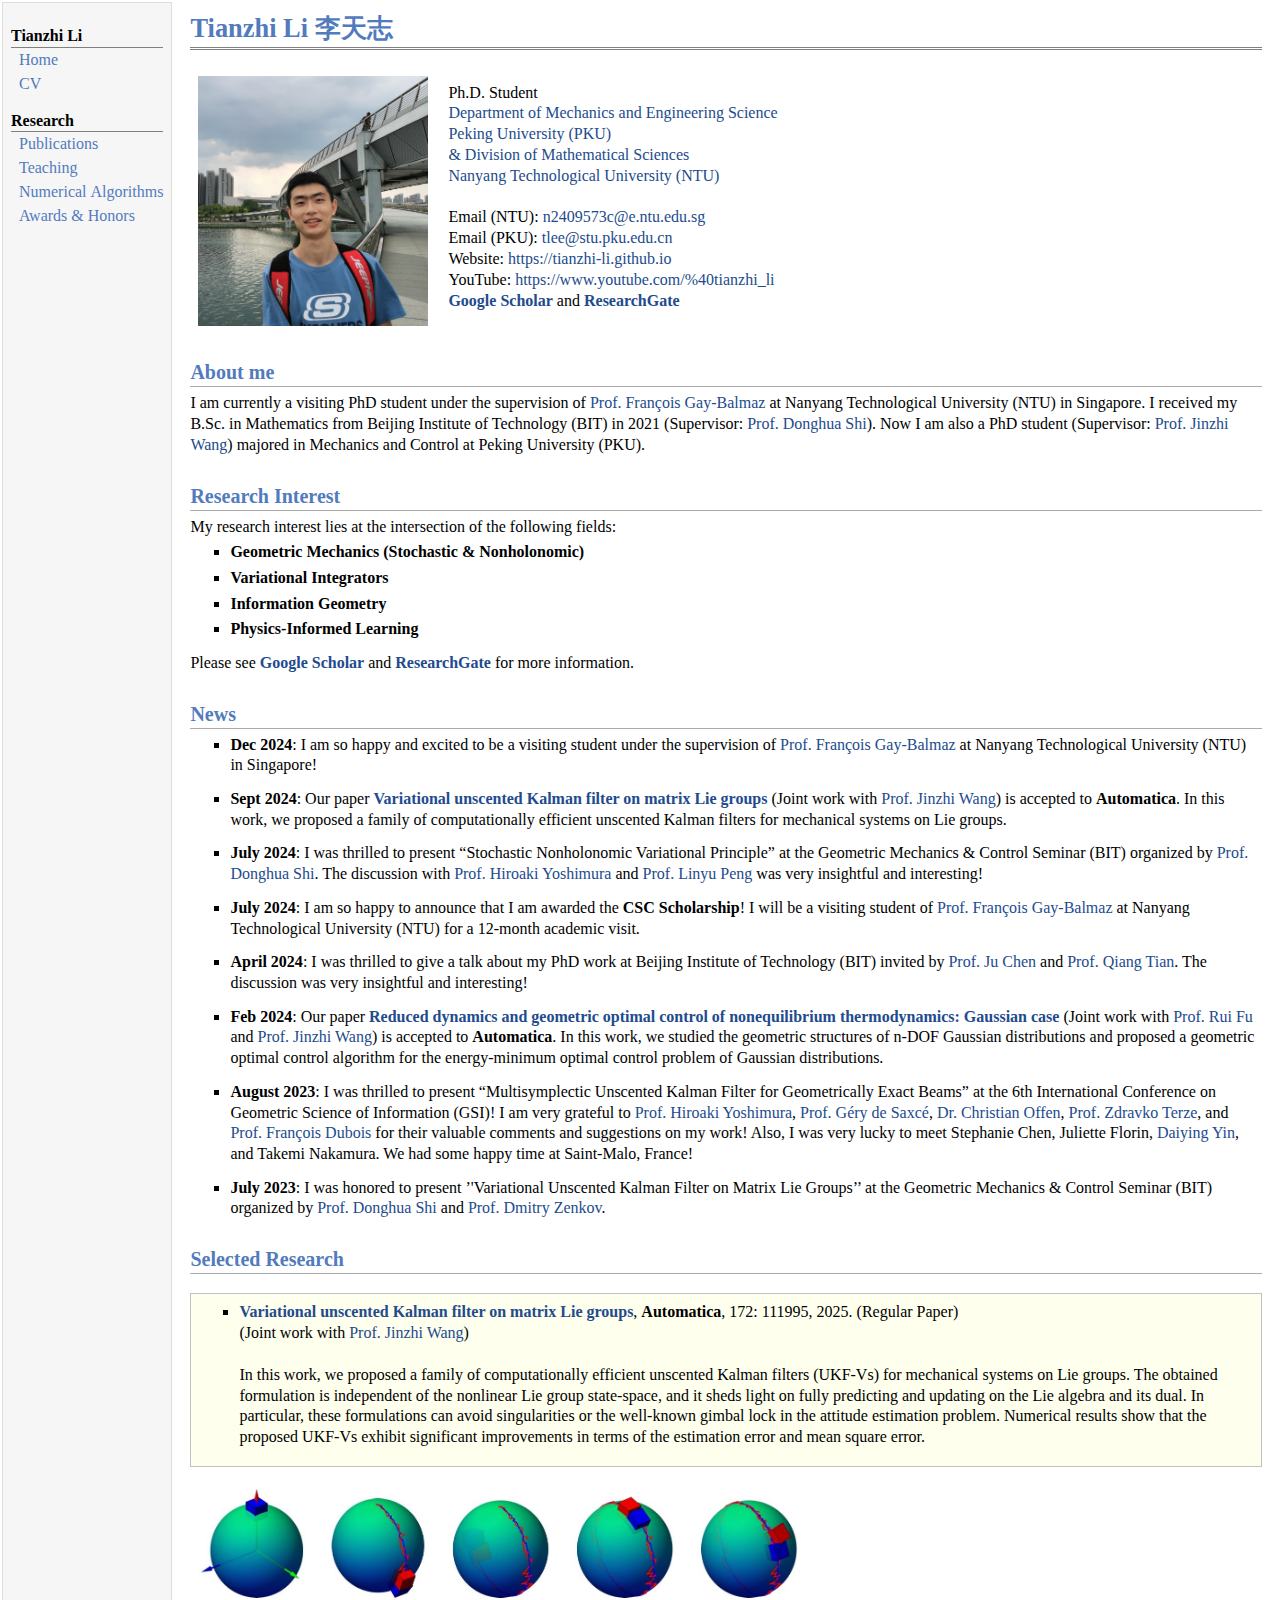
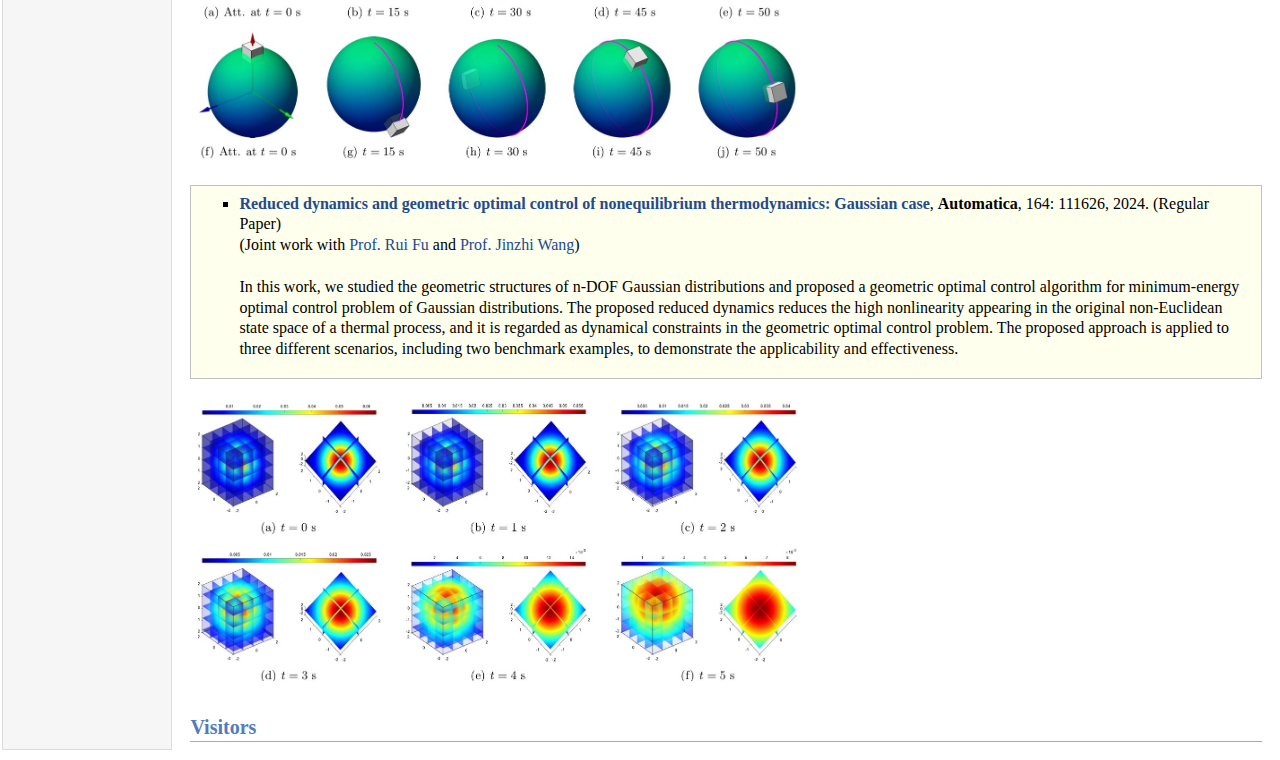
==== commit 6c0bc031: "20250214" ====
--- a/index.html
+++ b/index.html
@@ -101,7 +101,7 @@
 <div class="infoblock">
 <div class="blockcontent">
 <ul>
-<li><p><a href="https://doi.org/10.1016/j.automatica.2024.111626"><b>Reduced dynamics and geometric optimal control of nonequilibrium thermodynamics: Gaussian case</b></a>, <b>Automatica</b>, 164: 111626, 2024.<br />
+<li><p><a href="https://doi.org/10.1016/j.automatica.2024.111626"><b>Reduced dynamics and geometric optimal control of nonequilibrium thermodynamics: Gaussian case</b></a>, <b>Automatica</b>, 164: 111626, 2024. (Regular Paper) <br />
 (Joint work with <a href="https://cacso.nju.edu.cn/8b/85/c55864a691077/page.htm">Prof. Rui Fu</a> and <a href="https://www.coe.pku.edu.cn/teaching/mechanics/10519.html">Prof. Jinzhi Wang</a>) <br /><br />
 In this work, we studied the geometric structures of n-DOF Gaussian distributions and proposed a geometric optimal control algorithm for minimum-energy optimal control problem of Gaussian distributions.  The proposed reduced dynamics reduces the high nonlinearity appearing in the original non-Euclidean state space of a thermal process, and it is regarded as dynamical constraints in the geometric optimal control problem. The proposed approach is applied to three different scenarios, including two benchmark examples, to demonstrate the applicability and effectiveness.</p>
 </li>
